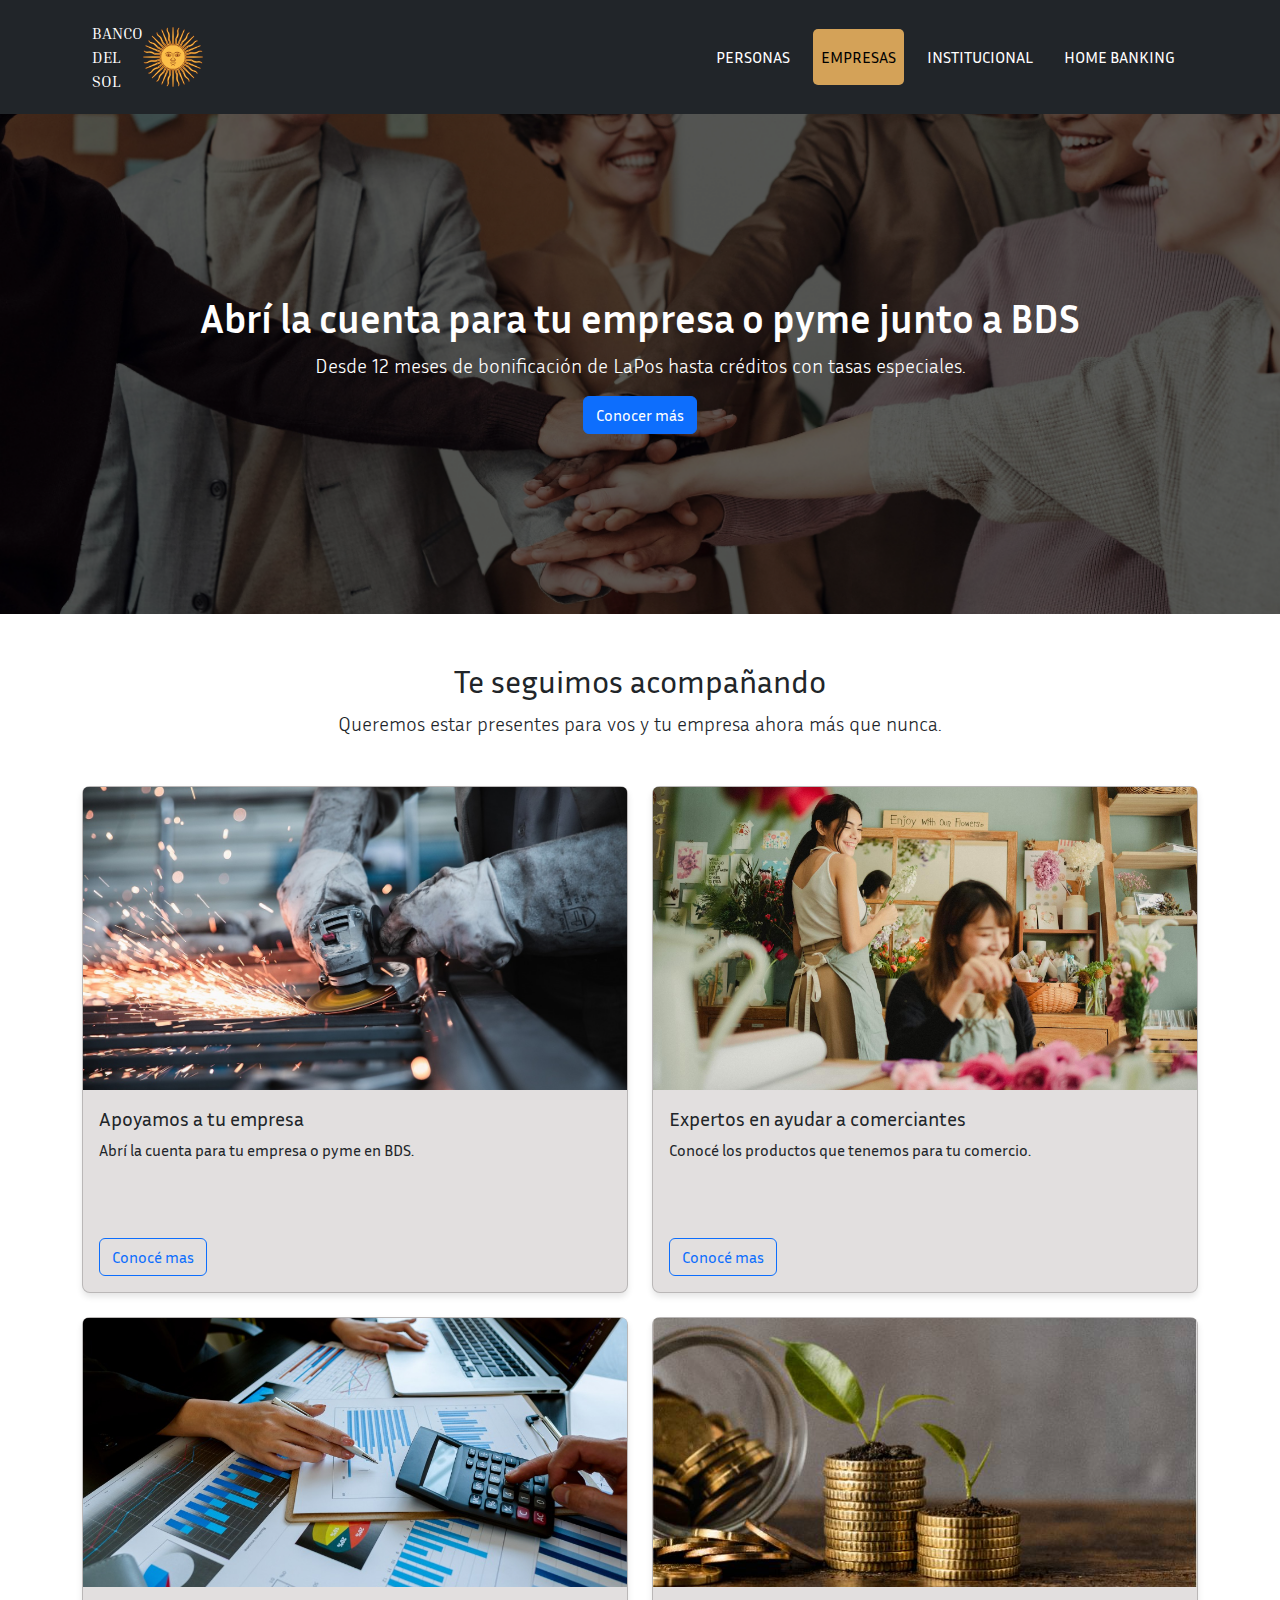
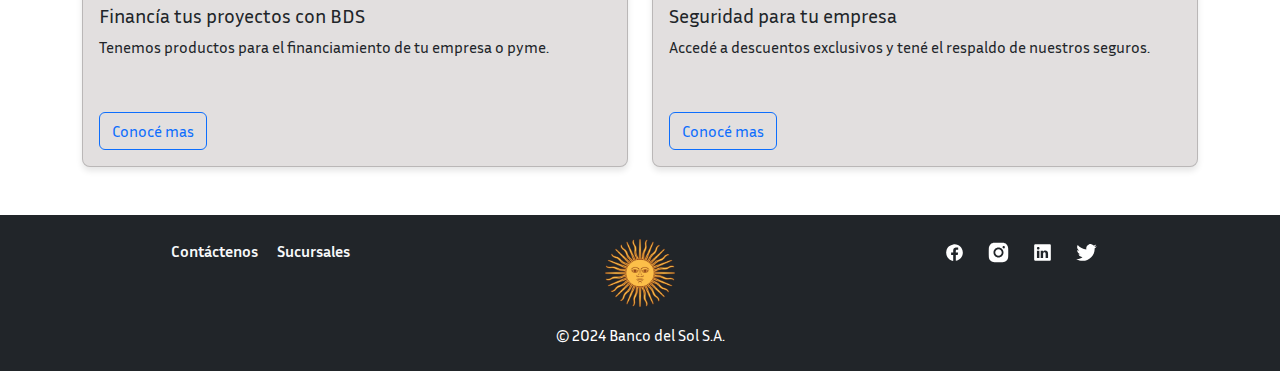
==== empresas.html @ d26c0159 "initial commit" ====
<!DOCTYPE html>
<html lang="es">
<head>
    <meta charset="UTF-8">
    <meta name="viewport" content="width=device-width, initial-scale=1.0">
    <link href="https://cdn.jsdelivr.net/npm/bootstrap@5.3.0-alpha1/dist/css/bootstrap.min.css" rel="stylesheet">
    <link href="https://fonts.googleapis.com/css2?family=Inria+Sans:ital,wght@0,300;0,400;0,700;1,300;1,400;1,700&family=Inria+Serif:ital,wght@0,300;0,400;0,700;1,300;1,400;1,700&display=swap" rel="stylesheet">
    <link href="custom.css" rel="stylesheet">
    <title>Banco del Sol</title>
</head>
<body>
    <!-- Header -->
    <header class="navbar navbar-expand-lg navbar-dark bg-dark custom-navbar text-bg-dark p-3">
      <div class="container d-flex align-items-center">
          <!-- Logo -->
          <a class="navbar-brand d-flex align-items-center logo-container me-4" href="#">
              <div class="logo-text">
                  <span>BANCO</span>
                  <span>DEL <br></span>
                  <span>SOL</span>
              </div>
              <img src="img/pngwing.com.png" alt="Sol" width="60" height="60" class="d-inline-block align-middle">
          </a>

          <!-- Botón de menú hamburguesa para pantallas pequeñas -->
          <button class="navbar-toggler" type="button" data-bs-toggle="collapse" data-bs-target="#navbarNav" aria-controls="navbarNav" aria-expanded="false" aria-label="Toggle navigation">
              <span class="navbar-toggler-icon"></span>
          </button>

          <!-- Menú de navegación -->
          <div class="collapse navbar-collapse" id="navbarNav">
              <ul class="navbar-nav ms-auto">
                  <li class="nav-item">
                      <a class="nav-link" href="index.html">PERSONAS</a>
                  </li>
                  <li class="nav-item">
                      <a class="nav-link active" href="empresas.html">EMPRESAS</a>
                  </li>
                  <li class="nav-item">
                      <a class="nav-link" href="institucional.html">INSTITUCIONAL</a>
                  </li>
                  <li class="nav-item">
                      <a class="nav-link" href="homebanking.html">HOME BANKING</a>
                  </li>
              </ul>
          </div>
      </div>
  </header>
    <main>
        <!-- Imagen de cabecera -->
        <div class="contenedor1">
            <div class="img-header">
                <h1> <strong> Abrí la cuenta para tu empresa o pyme junto a BDS</strong></h1>
             <p class="lead">Desde 12 meses de bonificación de LaPos hasta créditos con tasas especiales.</p>
             <a class="btn btn-primary" href="conocemas.html">Conocer más</a>
            </div>
        </div>

        <!-- Texto de introducción -->
        <div class="container text-center my-5">
            <h2>Te seguimos acompañando</h2>
            <p class="lead">Queremos estar presentes para vos y tu empresa ahora más que nunca.</p>
        </div>

        <!-- Tarjetas -->
        <div class="container my-5">
            <div class="row row-cols-1 row-cols-md-2 g-4">
                <!-- Tarjeta 1 -->
                <div class="col">
                    <div class="card h-100">
                        <div class="card-img-top" style="height: 60%; overflow: hidden;">
                            <img src="img/empresa.jpeg" class="w-100 h-100" alt="Empresa" style="object-fit: cover;">
                        </div>
                        <div class="card-body d-flex flex-column">
                            <h5 class="card-title">Apoyamos a tu empresa</h5>
                            <p class="card-text">Abrí la cuenta para tu empresa o pyme en BDS.</p>
                            <a type="button" class="btn btn-outline-primary mt-auto align-self-start" href="error400.html">Conocé mas</a>
                        </div>
                    </div>
                </div>
                <!-- Tarjeta 2 -->
                <div class="col">
                    <div class="card h-100">
                        <div class="card-img-top" style="height: 60%; overflow: hidden;">
                            <img src="img/floristas.jpg" class="w-100 h-100" alt="Comerciante" style="object-fit: cover;">
                        </div>
                        <div class="card-body d-flex flex-column">
                            <h5 class="card-title">Expertos en ayudar a comerciantes</h5>
                            <p class="card-text">Conocé los productos que tenemos para tu comercio.</p>
                            <a type="button" class="btn btn-outline-primary mt-auto align-self-start" href="error400.html">Conocé mas</a>
                        </div>
                    </div>
                </div>
                <!-- Tarjeta 3 -->
                <div class="col">
                    <div class="card h-100">
                        <div class="card-img-top" style="height: 60%; overflow: hidden;">
                            <img src="img/gentetrabajando.jpg" class="w-100 h-100" alt="Financiamiento" style="object-fit: cover;">
                        </div>
                        <div class="card-body d-flex flex-column">
                            <h5 class="card-title">Financía tus proyectos con BDS</h5>
                            <p class="card-text">Tenemos productos para el financiamiento de tu empresa o pyme.</p>
                            <a type="button" class="btn btn-outline-primary mt-auto align-self-start" href="error400.html">Conocé mas</a>
                        </div>
                    </div>
                </div>
                <!-- Tarjeta 4 -->
                <div class="col">
                    <div class="card h-100">
                        <div class="card-img-top" style="height: 60%; overflow: hidden;">
                            <img src="img/seguridad.jpg" class="w-100 h-100" alt="Seguridad" style="object-fit: cover;">
                        </div>
                        <div class="card-body d-flex flex-column">
                            <h5 class="card-title">Seguridad para tu empresa</h5>
                            <p class="card-text">Accedé a descuentos exclusivos y tené el respaldo de nuestros seguros.</p>
                            <a type="button" class="btn btn-outline-primary mt-auto align-self-start" href="error400.html">Conocé mas</a>
                        </div>
                    </div>
                </div>
            </div>
        </div>
    </main>

    <footer class="footer bg-dark text-white py-4">
        <div class="container">
            <div class="row">
                <!-- Enlaces de contacto y sucursales -->
                <div class="col-md-4 text-center mb-3">
                    <a href="formulario.html" class="text-light text-decoration-none mx-2">Contáctenos</a>
                    <a href="error400.html" class="text-light text-decoration-none mx-2">Sucursales</a>
                </div>
                <!-- Logo del footer -->
                <div class="col-md-4 text-center">
                    <img src="img/pngwing.com.png" alt="Banco del Sol" width="70">
                </div>
                <!-- Redes sociales -->
                <div class="col-md-4 text-center">
                    <a href="error400.html"><img src="img/facebook-svgrepo-com.svg" alt="Facebook" width="25" class="me-3"></a>
                    <a href="error400.html"><img src="img/instagram-svgrepo-com.svg" alt="Instagram" width="25" class="me-3"></a>
                    <a href="error400.html"><img src="img/linkedin-svgrepo-com.svg" alt="LinkedIn" width="25" class="me-3"></a>
                    <a href="error400.html"><img src="img/twitter-svgrepo-com.svg" alt="Twitter" width="25"></a>
                </div>
            </div>
            <div class="text-center mt-3">
                <p class="mb-0">&copy; 2024 Banco del Sol S.A.</p>
            </div>
        </div>
    </footer>

    <script src="https://cdn.jsdelivr.net/npm/bootstrap@5.3.0-alpha1/dist/js/bootstrap.bundle.min.js"></script>
    <script src="https://cdn.jsdelivr.net/npm/@popperjs/core@2.9.2/dist/umd/popper.min.js"></script>
    <script src="https://stackpath.bootstrapcdn.com/bootstrap/4.5.2/js/bootstrap.min.js"></script>
</body>
</html>
---- custom.css ----
*{
    margin: 0px;
    padding: 0px;
}

body {
    font-family: 'Inria Sans', sans-serif;
}

/* Estilos personalizados para el logo */
.logo-container {
    display: flex;
    align-items: center;
}

.logo-text {
    color: white;
    font-family: 'Inria Serif', serif;
    font-size: 1rem;
    margin-left: 10px;
    display: flex;
    flex-direction: column;
    align-items: flex-start;
}

/* Estilos para la barra de navegación */

.navbar-nav .nav-link {

    color: #fff; /* Color del texto de los enlaces */
    font-size: 1rem;
    font-weight: 500;
    padding: 1rem;
    margin-right: 15px; /* Espacio entre palabras */
}

/* Color de fondo y texto en el enlace activo */
.navbar-nav .nav-link.active,
.navbar-nav .nav-link:hover {
    background-color: #d4a258; /* Color dorado para el fondo en hover y activo */
    color: #000; /* Color del texto en hover y activo */
    border-radius: 5px;
}

/* Ajuste de tamaño uniforme para las imágenes del carrusel */
.carousel-item img {
    width: 100%;
    height: 500px; /* Altura fija para mantener consistencia */
    object-fit: cover; /* Cubre todo el espacio sin distorsión */
}

/* Superposición oscura */
.carousel-item .overlay {
    position: absolute;
    top: 0;
    left: 0;
    width: 100%;
    height: 100%;
    background-color: rgba(0, 0, 0, 0.5); /* Oscurecimiento con transparencia */
}

/* Centrado del contenido */
.carousel-item .carousel-caption {
    z-index: 10;
}
.card{
    background-color: rgb(226, 223, 223);
    border-radius: 8px;
    box-shadow: 0 4px 6px rgba(0, 0, 0, 0.1);
}

/* Estilo de los enlaces */
.footer a {
    font-size: 1rem;
    font-weight: bold;
    color: #d4a258;
}
.contenedor1{
    position: relative;
    height: 500px;
    background-image: url('img/Agregar\ un\ título.png'); 
    background-size: cover;
    background-position: center;
    color: white;
    text-align: center;
    display: flex;
    justify-content: center;
    align-items: center;
}

/* texto-cuerpo */
.contenedor-texto{
    border-radius: 8px;
    display: flex;
    gap: 2%;
    padding-left: 10%;
    padding-right: 10%;
}
.column{
    width: 50%; /* Divide en dos partes iguales */
    text-align: justify; 
}
.titulo-institucional{
    text-align: center;
    padding: 40px;
}

.custom-bg-text {
    background-color: #f8f9fa; /* Fondo claro */
    padding: 20px;
    border-radius: 8px;
}
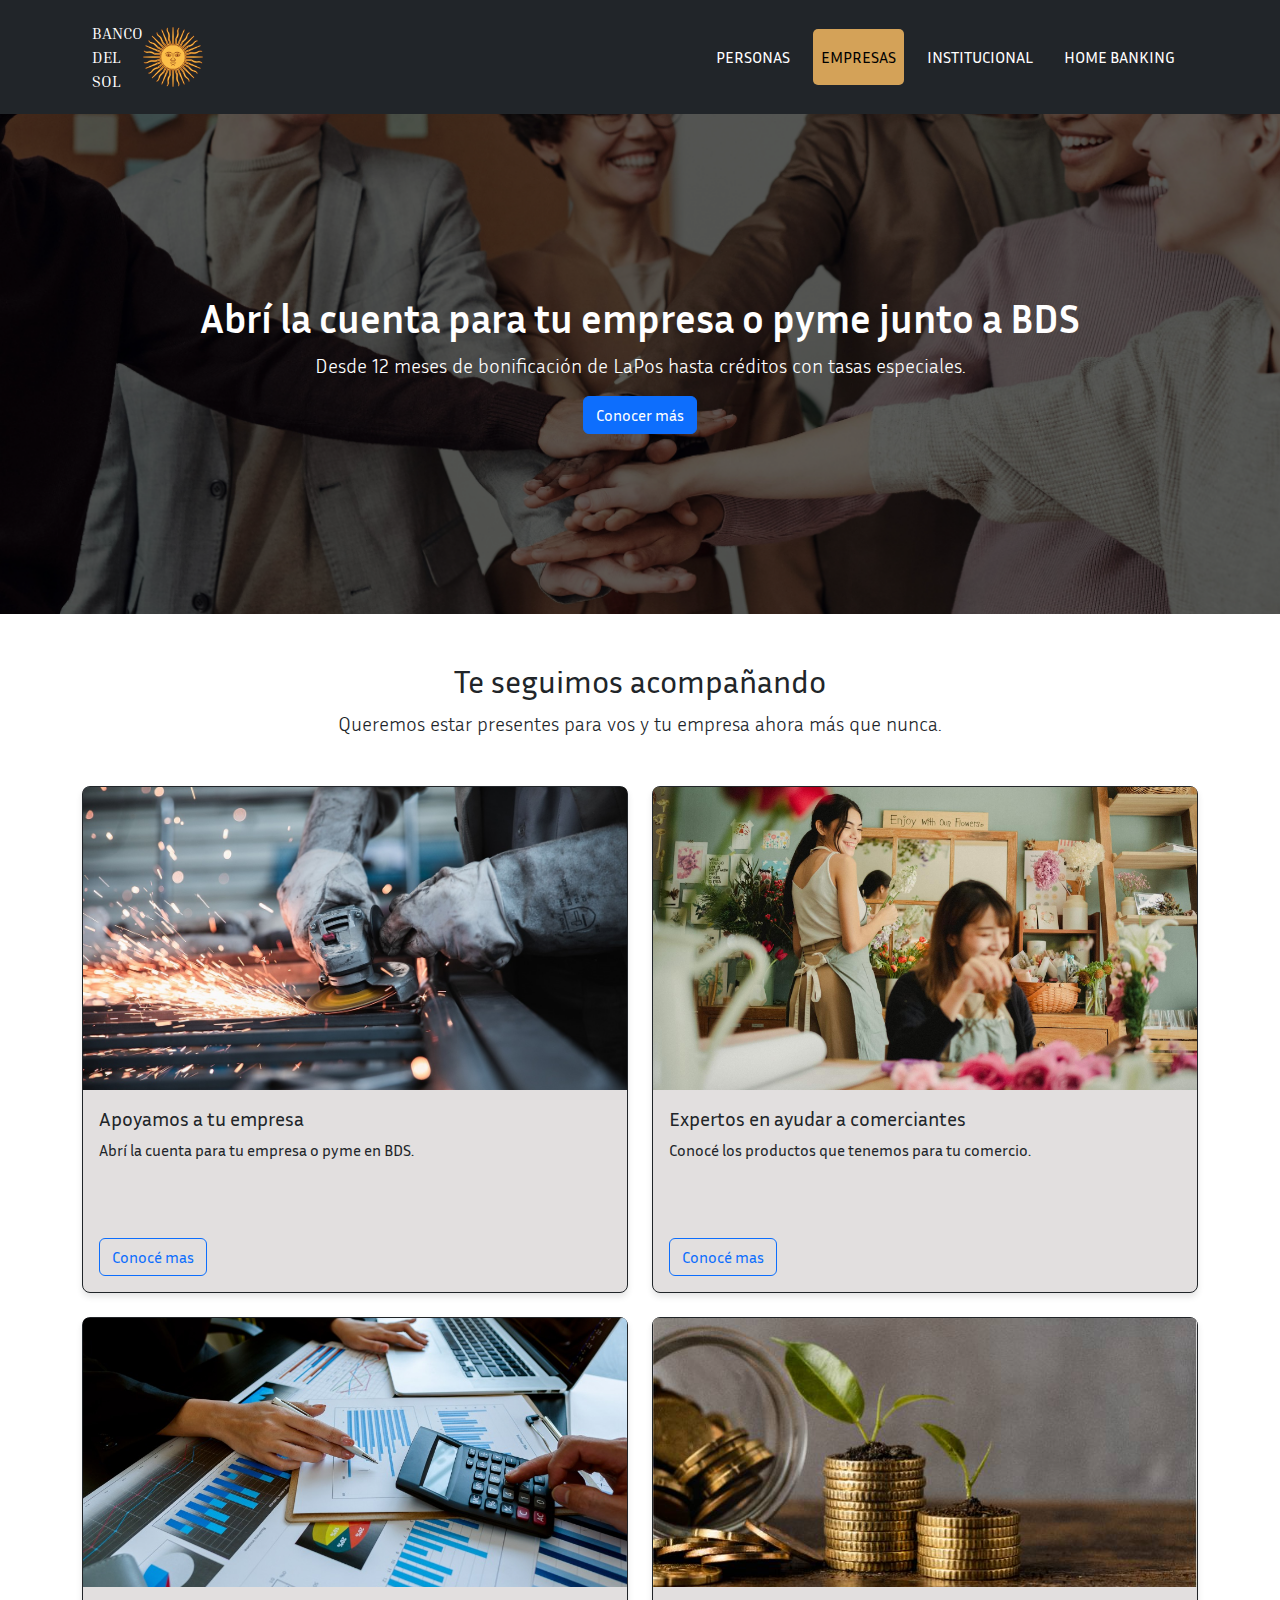
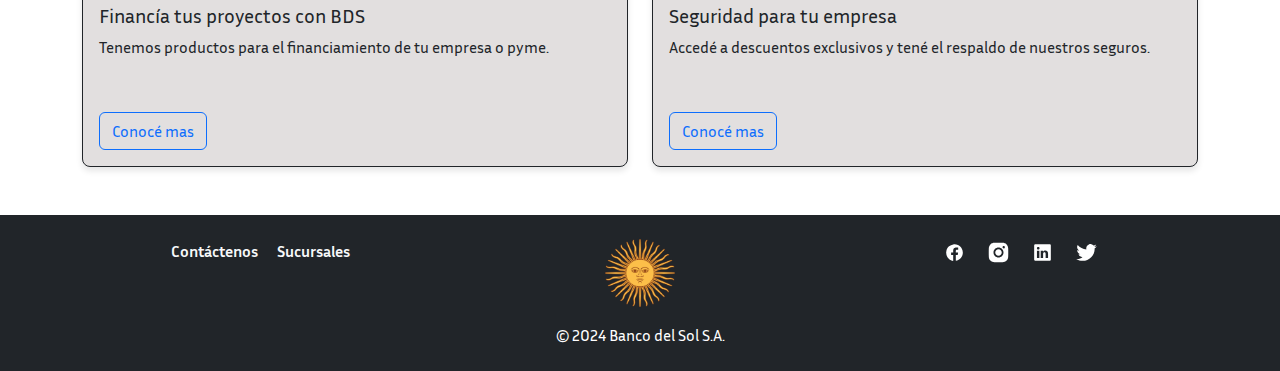
==== commit ce0a7af0: "Actualizar empresas.html" ====
--- a/empresas.html
+++ b/empresas.html
@@ -67,7 +67,7 @@
             <div class="row row-cols-1 row-cols-md-2 g-4">
                 <!-- Tarjeta 1 -->
                 <div class="col">
-                    <div class="card h-100">
+                    <div class="card h-100 border-dark">
                         <div class="card-img-top" style="height: 60%; overflow: hidden;">
                             <img src="img/empresa.jpeg" class="w-100 h-100" alt="Empresa" style="object-fit: cover;">
                         </div>
@@ -80,7 +80,7 @@
                 </div>
                 <!-- Tarjeta 2 -->
                 <div class="col">
-                    <div class="card h-100">
+                    <div class="card h-100 border-dark">
                         <div class="card-img-top" style="height: 60%; overflow: hidden;">
                             <img src="img/floristas.jpg" class="w-100 h-100" alt="Comerciante" style="object-fit: cover;">
                         </div>
@@ -93,7 +93,7 @@
                 </div>
                 <!-- Tarjeta 3 -->
                 <div class="col">
-                    <div class="card h-100">
+                    <div class="card h-100 border-dark">
                         <div class="card-img-top" style="height: 60%; overflow: hidden;">
                             <img src="img/gentetrabajando.jpg" class="w-100 h-100" alt="Financiamiento" style="object-fit: cover;">
                         </div>
@@ -106,7 +106,7 @@
                 </div>
                 <!-- Tarjeta 4 -->
                 <div class="col">
-                    <div class="card h-100">
+                    <div class="card h-100 border-dark">
                         <div class="card-img-top" style="height: 60%; overflow: hidden;">
                             <img src="img/seguridad.jpg" class="w-100 h-100" alt="Seguridad" style="object-fit: cover;">
                         </div>
